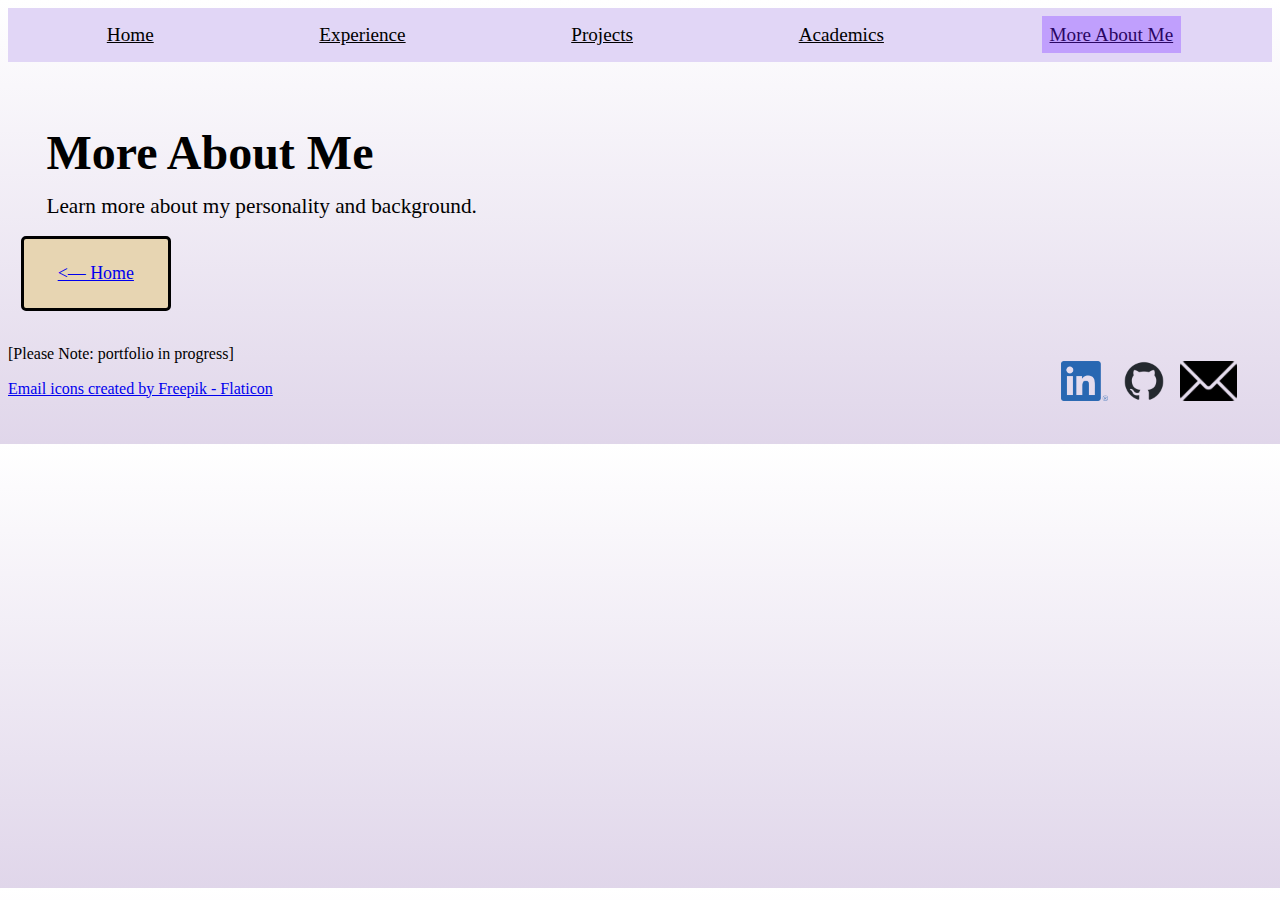
==== subpages/about-me.html @ 01355d9e "Add homepage container. Add content to Academics." ====
<!DOCTYPE html>
<html lang="en">
<head>
    <meta charset="UTF-8">
    <meta name="viewport" content="width=device-width, initial-scale=1.0">
    <link rel="stylesheet" href="../style.css">
    <title>More About Me</title>
</head>
<body>
    <nav>
        <ul>
            <li><a href="/">Home</a></li>
            <li><a href="/subpages/experience.html">Experience</a></li>
            <li><a href="/subpages/projects.html">Projects</a></li>
            <li><a href="/subpages/academics.html">Academics</a></li>
            <li><a class="active" href="/subpages/about-me.html">More About Me</a></li>
        </ul>
    </nav>

    <h2 class="header-margin">More About Me</h2>
    <h4 class="subheader-margin">Learn more about my personality and background.</h4>

    <a href="../index.html">
        <div class="home-box">
            <p class="fluid"><— Home</p>
        </div>
    </a>

    <footer>
        <div class="flex justify-sbt">
            <div>
                <p>[Please Note: portfolio in progress]</p>
                <a href="https://www.flaticon.com/free-icons/email" target="_blank" email icons">Email icons created by Freepik - Flaticon</a>
            </div>
            <div class="icon-container flex align-end margin-vp-small">
                <a href="https://www.linkedin.com/in/evan-hackstadt/" target="_blank">
                    <img class="icon" src="/images/linkedin.png" alt="LinkedIn icon">
                </a>
                <a href="https://github.com/evanhackstadt" target="_blank">
                    <img class="icon" src="/images/github.png" alt="GitHub icon">
                </a>
                <a href="mailto:evan.hackstadt@gmail.com" target="_blank">
                    <img class="icon" src="/images/email.png" alt="Mail icon">
                </a>
            </div>
        </div>
    </footer>
</body>
---- style.css ----
/* style.css */

/* || GENERAL STYLES */

/*
@font-face {
    font-family: 'Koh';
    src: url(/fonts/KohSantepheap-Regular.ttf);
    font-weight: 400;
}
@font-face {
    font-family: 'Koh';
    src: url(/fonts/KohSantepheap-Bold.ttf);
    font-weight: bold;
}
    */

:root {
    --bg-color: rgb(241, 236, 246);
    --bg-gradient: linear-gradient(rgb(255, 255, 255), rgb(224, 214, 234));
    --text-color: black;
    --white-accent: rgb(225, 214, 246);
    --light-accent: rgb(207, 185, 246);
    --mid-accent: rgb(192, 159, 253);
    --dark-accent: rgb(42, 6, 100);
    --complement-light: rgb(231, 213, 178);
    --complement-mid: rgb(223, 194, 136);
    --complement-dark: rgb(205, 158, 65);
}

* {
    box-sizing: border-box;
}

body {
    font-family: Georgia, 'Times New Roman', serif;
    color: var(--text-color);
    /* background-color: var(--bg-color); */
    background-image: var(--bg-gradient);
}

h1, h2, h3, h4 {
    line-height: 1.15em;
}

h1 {
    font-size: 4rem;
    font-weight: 600;
    margin: 0.25em 0;
}

h2 {
    font-size: 3rem;
    font-weight: 600;
}

h3 {
    font-size: 1.75rem;
    font-weight: 500;
}

h4 {
    font-size: 1.33rem;
    font-weight: 400;
    margin: 0.25em 0;
}

p {
    line-height: 1.15em;
}

img {
    max-width: 100%;
}


/* || UTILITY CLASSES */

.fluid {
    font-size: clamp(0.8em, 0.8em + 0.4vw, 1.2em);
}

.fluid-expand {
    font-size: clamp(1em, 1em + 0.7vw, 2em);
}

.margin-rem {
    margin: 4rem 2rem;
}

.margin-vp-small {
    margin: 3.5vh 1.5vw;
}

.margin-vp {
    margin: 7vh 3vw;
}

.margin-vp-large {
    margin: 11vh 5vw;
}

.flex {
    display: flex;
    flex-wrap: wrap;
}

.align-ctr {
    align-items: center;
}

.align-end {
    align-items: flex-end;
}

.justify-ctr {
    justify-content: center;
}

.justify-sbt {
    justify-content: space-between;
}

.justify-end {
    justify-content: end;
}

.flex-col {
    display: flex;
    flex-direction: column;
}

.text-ctr {
    text-align: center;
}

.spacing-2 {
    line-height: 2em;
}

.spacing-1-5 {
    line-height: 1.5em;
}


/* || SITEWIDE */

/* Nav Bar */
nav {
    background-color: var(--white-accent);
    margin: 0;
}

nav ul {
    list-style: none;
    margin: 0;
    padding: 0.5rem 1rem;
    display: flex;
    flex-wrap: wrap;
    align-items: center;
    justify-content: space-around;
}

nav li {
    margin: 0.5rem 1rem;
}

nav a {
    flex: 1;
    text-align: center;
    padding: 0.5rem;
    color: var(--text-color);
    font-size: 1.2rem;
}

nav a:hover {
    background-color: var(--light-accent);
}

nav a.active {
    background-color: var(--mid-accent);
    color: var(--dark-accent);
}

/* Standard Page Elements */

.header-margin {
    margin: 7vh 0 1.5vh 3vw;
}

.subheader-margin {
    margin-left: 3vw;
}

.icon {
    height: 40px;
    width: auto;
    margin-right: 1em;
}

.row-item {
    margin: 1rem 0;
    display: flex;
    align-items: flex-start;
}

.row-img {
    height: auto;
    width: 90px;
    border-radius: 10%;
    margin-right: 1.5rem;

}

/* || PAGE SPECIFIC */

/* Homepage */

.homepage-container {
    display: flex;
    flex-direction: column;
    min-height: 100vh;
    max-height: 133vh;
}

.headshot {
    height: auto;
    width: 250px;
    border-radius: 7%;
    margin: 0 2.5%;
}

.name {
    flex: 1.5;
    display: flex;
    align-items: end;
}

.phrase {
    flex: 1;
}

.flex-col .icon-container {
    flex: 1.25;
}

.auto-grid {
    display: grid;
    gap: 1vw;
    grid-template-columns: repeat(auto-fit, minmax(min(300px, 100%), 1fr));
}

.grid-box {
    height: 20vh;
    border-color: black;
    border-style: solid;
    border-radius: 5px;
    margin: 2vh 1vw;
    display: flex;
    align-items: center;
    justify-content: center;
}

.auto-grid a {
    color: var(--text-color);
    text-decoration-line: none;
}

/* Experience, Projects, Academics */

/* Breakpoint for dual column to wrap*/
@media only screen and (max-width: 1000px) {
    .dual-col-item {
        width: 100%;
    }
}

@media only screen and (min-width: 1000px) {
    .dual-col-item {
        width: 46%;
    }
}

.home-box {
    width: min(20vw, 150px);
    height: min(10vh, 75px);
    background-color: var(--complement-light);
    border-color: black;
    border-style: solid;
    border-radius: 5px;
    margin: 2vh 1vw;
    display: flex;
    align-items: center;
    justify-content: center;
}
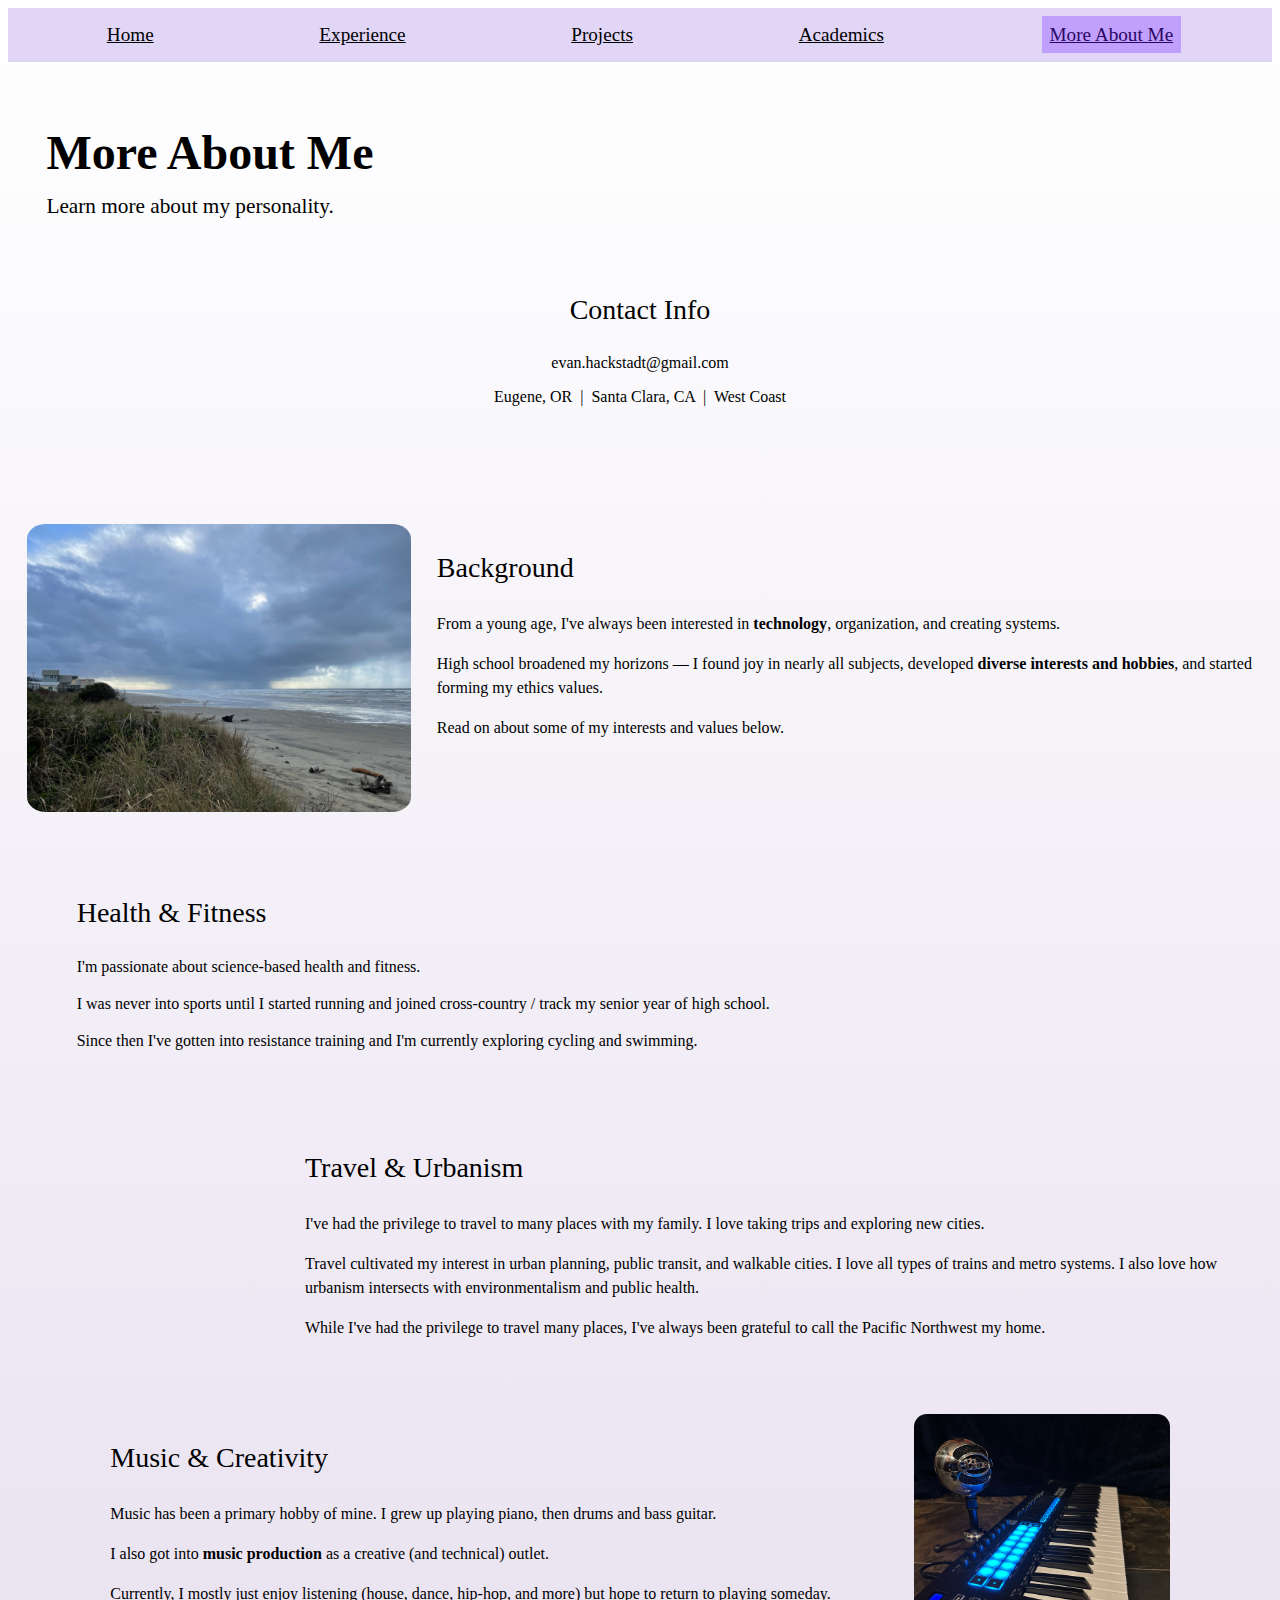
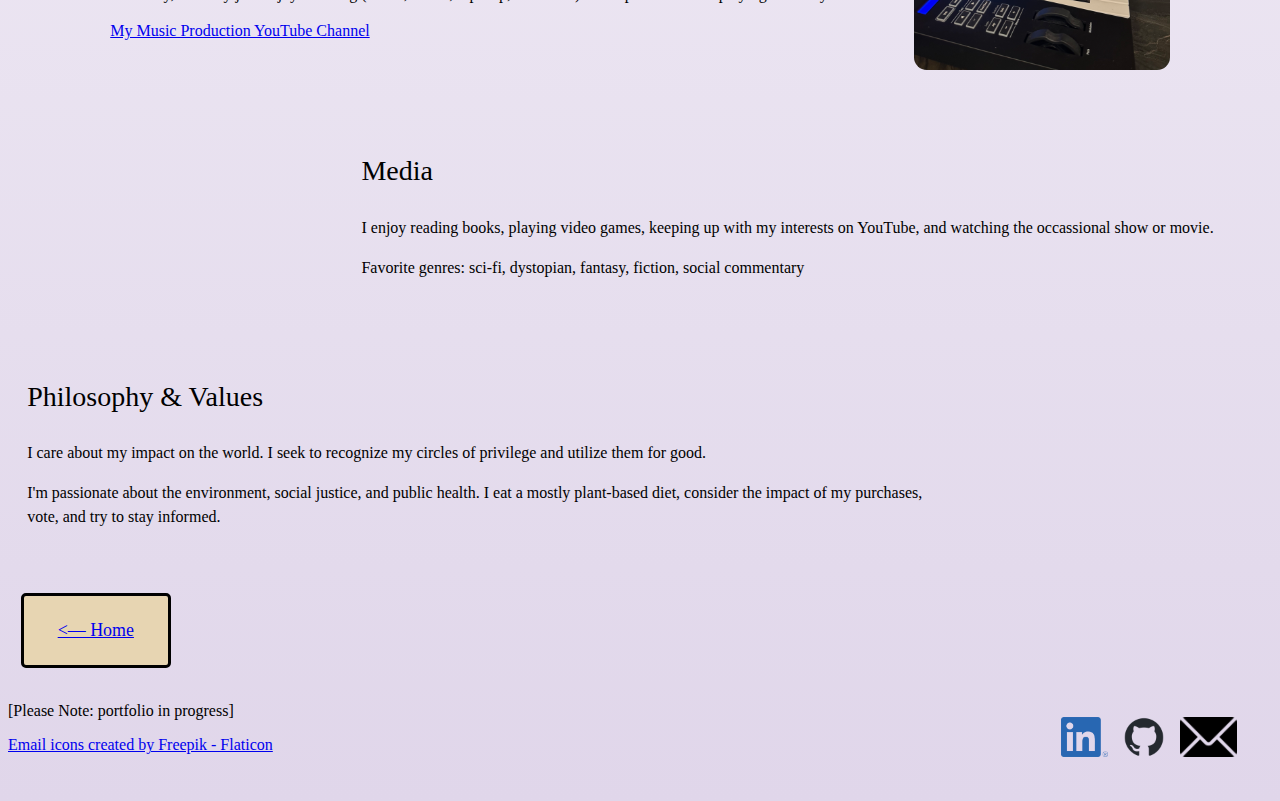
==== commit 6c97f26d: "Build out most of About Me page. Tweak other css styling and update subpages accordingly." ====
--- a/subpages/about-me.html
+++ b/subpages/about-me.html
@@ -18,7 +18,79 @@
     </nav>
 
     <h2 class="header-margin">More About Me</h2>
-    <h4 class="subheader-margin">Learn more about my personality and background.</h4>
+    <h4 class="left-margin">Learn more about my personality.</h4>
+
+    <div class="flex-col margin-vp-small gap-2">
+        <div class="row-item justify-ctr text-ctr">
+            <div>
+                <h3>Contact Info</h3>
+                <p>evan.hackstadt@gmail.com</p>
+                <p>Eugene, OR &nbsp|&nbsp Santa Clara, CA &nbsp|&nbsp West Coast</p>
+            </div>
+        </div>
+        <br>
+        <div class="row-item gap-2 justify-sar">
+            <img class="img-med" src="/images/or-coast.jpeg">
+            <div>
+                <h3>Background</h3>
+                <p class="spacing-1-5">From a young age, I've always been interested in <strong>technology</strong>, organization, and creating systems.</p>
+                <p class="spacing-1-5">High school broadened my horizons — I found joy in nearly all subjects,
+                    developed <strong>diverse interests and hobbies</strong>, and started forming my ethics values.</p>
+                <p class="spacing-1-5">Read on about some of my interests and values below.</p>
+            </div>
+        </div>
+        <div class="row-item justify-sev">
+            <div>
+                <h3>Health & Fitness</h3>
+                <p>I'm passionate about science-based health and fitness.</p>
+                <p class="spacing-1-5">I was never into sports until I started running and joined cross-country / track my senior year of high school.</p>
+                <p class=spacing-1-5">Since then I've gotten into resistance training and I'm currently exploring cycling and swimming.</p>
+            </div>
+            <img class="img-med" src="">
+        </div>
+        <div class="row-item justify-sev">
+            <img class="img-med" src="">
+            <div>
+                <h3>Travel & Urbanism</h3>
+                <p class="spacing-1-5">I've had the privilege to travel to many places with my family. I love taking trips and exploring new cities.</p>
+                <p class="spacing-1-5">Travel cultivated my interest in urban planning, public transit, and walkable cities.
+                    I love all types of trains and metro systems.
+                    I also love how urbanism intersects with environmentalism and public health.
+                </p>
+                <p class="spacing-1-5">While I've had the privilege to travel many places, I've always been grateful to call the Pacific Northwest my home.</p>
+            </div>
+        </div>
+        <div class="row-item justify-sev">
+            <div>
+                <h3>Music & Creativity</h3>
+                <p class="spacing-1-5">Music has been a primary hobby of mine. I grew up playing piano, then drums and bass guitar.</p>
+                <p class="spacing-1-5">I also got into <strong>music production</strong> as a creative (and technical) outlet.</p>
+                <p class="spacing-1-5">Currently, I mostly just enjoy listening (house, dance, hip-hop, and more) but hope to return to playing someday.</p>
+                <a href="https://www.youtube.com/@WAV.length" target="_blank">My Music Production YouTube Channel</a>
+            </div>
+            <img class="img-small" src="/images/launchkey.jpeg">
+        </div>
+        <div class="row-item justify-sev">
+            <img class="img-small" src="">
+            <div>
+                <h3>Media</h3>
+                <p class="spacing-1-5">I enjoy reading books, playing video games, keeping up with my interests on YouTube, and watching the occassional show or movie.</p>
+                <p class="spacing-1-5">Favorite genres: sci-fi, dystopian, fantasy, fiction, social commentary</p>
+            </div>
+        </div>
+        <div class="row-item justify-sev">
+            <div>
+                <h3>Philosophy & Values</h3>
+                <p class="spacing-1-5">I care about my impact on the world. I seek to recognize my circles of privilege and utilize them for good.</p>
+                <p class="spacing-1-5">
+                    I'm passionate about the environment, social justice, and public health.
+                    I eat a mostly plant-based diet, consider the impact of my purchases, vote, and try to stay informed.
+                </p>
+                <p class="spacing-1-5"></p>
+            </div>
+            <img class="img-med" src="">
+        </div>
+    </div>
 
     <a href="../index.html">
         <div class="home-box">
--- a/style.css
+++ b/style.css
@@ -121,6 +121,14 @@
     justify-content: space-between;
 }
 
+.justify-sar {
+    justify-content: space-around;
+}
+
+.justify-sev {
+    justify-content: space-evenly;
+}
+
 .justify-end {
     justify-content: end;
 }
@@ -128,6 +136,10 @@
 .flex-col {
     display: flex;
     flex-direction: column;
+}
+
+.gap-2 {
+    gap: 2vw;
 }
 
 .text-ctr {
@@ -188,7 +200,7 @@
     margin: 7vh 0 1.5vh 3vw;
 }
 
-.subheader-margin {
+.left-margin {
     margin-left: 3vw;
 }
 
@@ -204,12 +216,11 @@
     align-items: flex-start;
 }
 
-.row-img {
+.row-icon {
     height: auto;
     width: 90px;
     border-radius: 10%;
     margin-right: 1.5rem;
-
 }
 
 /* || PAGE SPECIFIC */
@@ -294,5 +305,20 @@
     justify-content: center;
 }
 
-
-
+/* More About Me */
+
+.img-med {
+    height: auto;
+    width: clamp(100px, 30vw, 500px);
+    border-radius: 5%;
+    align-self: center;
+}
+
+.img-small {
+    height: auto;
+    width: clamp(50px, 20vw, 300px);
+    border-radius: 5%;
+    align-self: center;
+}
+
+
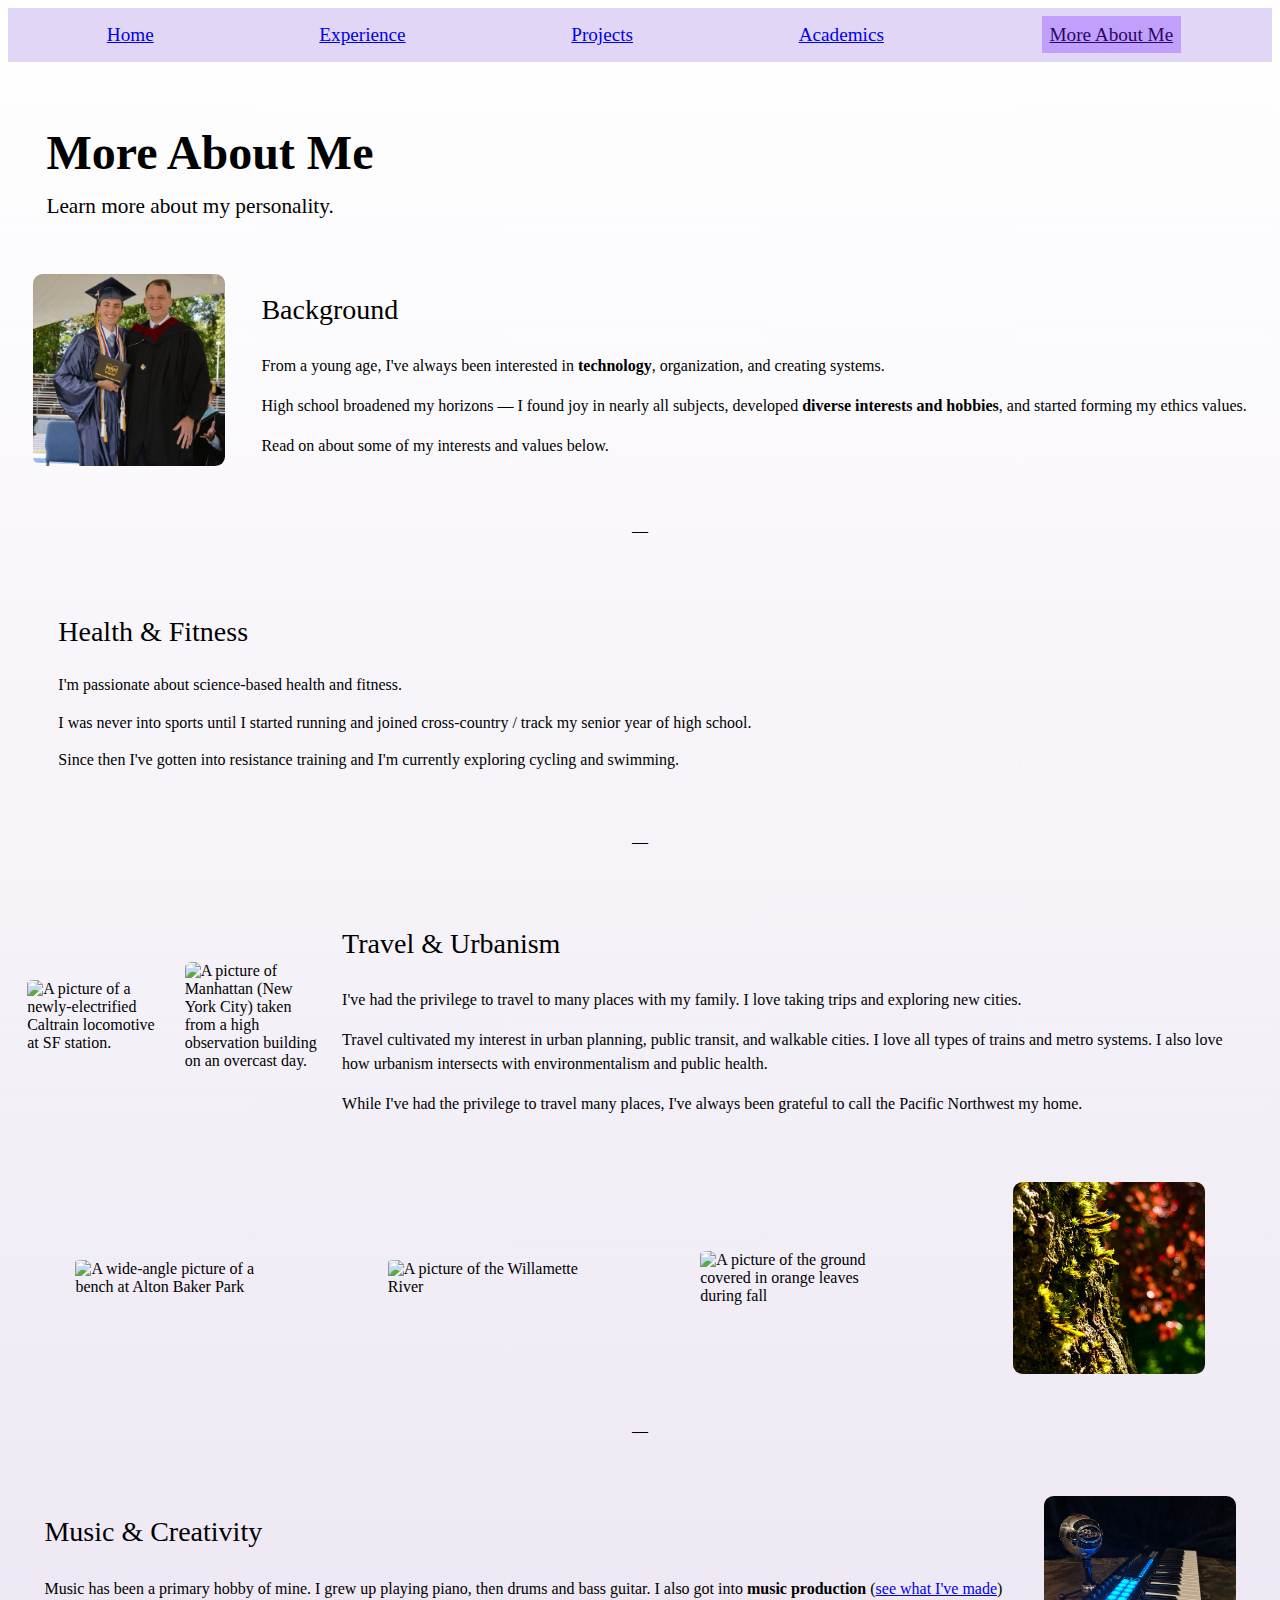
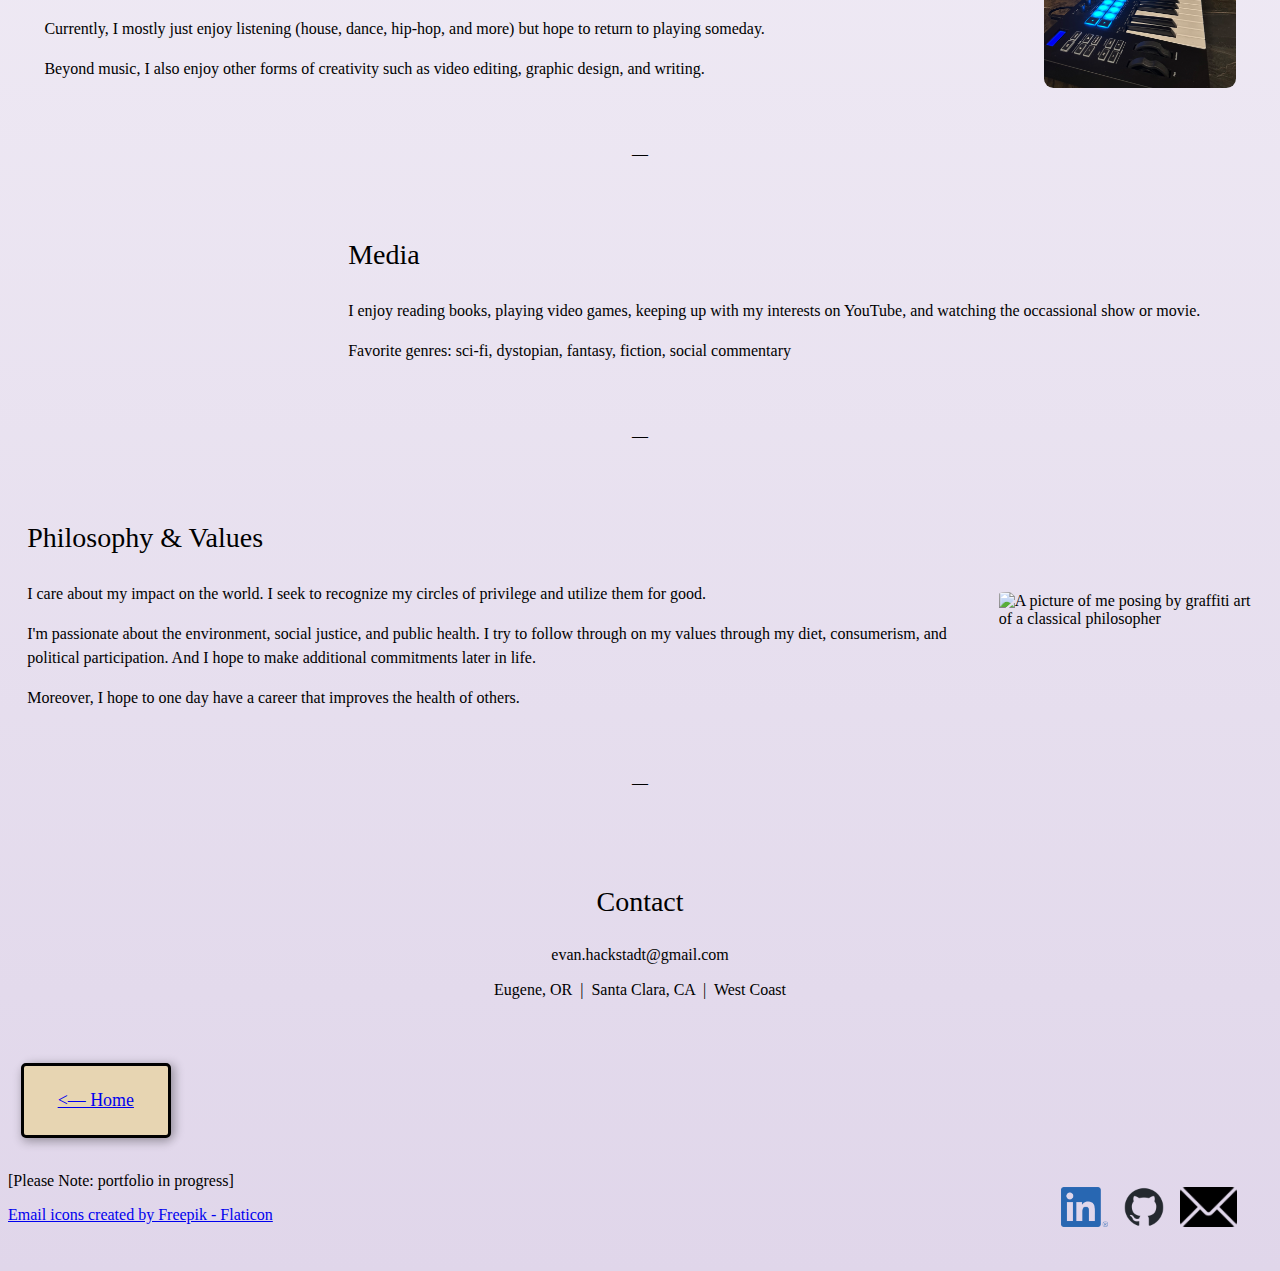
==== commit 9bfca0d9: "Add images to About Me; Add essay files; Reformat Academics; Tweak link and other styles" ====
--- a/subpages/about-me.html
+++ b/subpages/about-me.html
@@ -20,17 +20,9 @@
     <h2 class="header-margin">More About Me</h2>
     <h4 class="left-margin">Learn more about my personality.</h4>
 
-    <div class="flex-col margin-vp-small gap-2">
-        <div class="row-item justify-ctr text-ctr">
-            <div>
-                <h3>Contact Info</h3>
-                <p>evan.hackstadt@gmail.com</p>
-                <p>Eugene, OR &nbsp|&nbsp Santa Clara, CA &nbsp|&nbsp West Coast</p>
-            </div>
-        </div>
-        <br>
-        <div class="row-item gap-2 justify-sar">
-            <img class="img-med" src="/images/or-coast.jpeg">
+    <div class="flex-col margin-vp-small">
+        <div class="row-item justify-sar gap-2">
+            <img class="img-small" src="/images/marist-grad.jpg" alt="A picture of me at my high school graduation">
             <div>
                 <h3>Background</h3>
                 <p class="spacing-1-5">From a young age, I've always been interested in <strong>technology</strong>, organization, and creating systems.</p>
@@ -39,7 +31,10 @@
                 <p class="spacing-1-5">Read on about some of my interests and values below.</p>
             </div>
         </div>
-        <div class="row-item justify-sev">
+        <div class="row-item justify-ctr">
+            <p>—</p>
+        </div>
+        <div class="row-item justify-sar gap-2">
             <div>
                 <h3>Health & Fitness</h3>
                 <p>I'm passionate about science-based health and fitness.</p>
@@ -48,8 +43,12 @@
             </div>
             <img class="img-med" src="">
         </div>
-        <div class="row-item justify-sev">
-            <img class="img-med" src="">
+        <div class="row-item justify-ctr">
+            <p>—</p>
+        </div>
+        <div class="row-item justify-sar gap-2">
+            <img class="img-small" src="/images/caltrain.jpg" alt="A picture of a newly-electrified Caltrain locomotive at SF station.">
+            <img class="img-small" src="/images/nyc.jpg" alt="A picture of Manhattan (New York City) taken from a high observation building on an overcast day.">
             <div>
                 <h3>Travel & Urbanism</h3>
                 <p class="spacing-1-5">I've had the privilege to travel to many places with my family. I love taking trips and exploring new cities.</p>
@@ -60,17 +59,31 @@
                 <p class="spacing-1-5">While I've had the privilege to travel many places, I've always been grateful to call the Pacific Northwest my home.</p>
             </div>
         </div>
-        <div class="row-item justify-sev">
+        <br>
+        <div class="row-item justify-sar">
+            <img class="img-small" src="/images/altonbaker1.jpg" alt="A wide-angle picture of a bench at Alton Baker Park">
+            <img class="img-small" src="/images/eug-river.jpg" alt="A picture of the Willamette River">
+            <img class="img-small" src="/images/eug-fall.jpg" alt="A picture of the ground covered in orange leaves during fall">
+            <img class="img-small" src="/images/altonbaker2.jpg" alt="A close-up picture of a mossy tree, with a red-leafed tree in the background">
+        </div>
+        <div class="row-item justify-ctr">
+            <p>—</p>
+        </div>
+        <div class="row-item justify-sev gap-2">
             <div>
                 <h3>Music & Creativity</h3>
-                <p class="spacing-1-5">Music has been a primary hobby of mine. I grew up playing piano, then drums and bass guitar.</p>
-                <p class="spacing-1-5">I also got into <strong>music production</strong> as a creative (and technical) outlet.</p>
+                <p class="spacing-1-5">
+                    Music has been a primary hobby of mine. I grew up playing piano, then drums and bass guitar.
+                    I also got into <strong>music production</strong> (<a href="https://www.youtube.com/@WAV.length" target="_blank">see what I've made</a>)</p>
                 <p class="spacing-1-5">Currently, I mostly just enjoy listening (house, dance, hip-hop, and more) but hope to return to playing someday.</p>
-                <a href="https://www.youtube.com/@WAV.length" target="_blank">My Music Production YouTube Channel</a>
+                <p class="spacing-1-5">Beyond music, I also enjoy other forms of creativity such as video editing, graphic design, and writing.</p>
             </div>
             <img class="img-small" src="/images/launchkey.jpeg">
         </div>
-        <div class="row-item justify-sev">
+        <div class="row-item justify-ctr">
+            <p>—</p>
+        </div>
+        <div class="row-item justify-sev gap-2">
             <img class="img-small" src="">
             <div>
                 <h3>Media</h3>
@@ -78,17 +91,32 @@
                 <p class="spacing-1-5">Favorite genres: sci-fi, dystopian, fantasy, fiction, social commentary</p>
             </div>
         </div>
-        <div class="row-item justify-sev">
+        <div class="row-item justify-ctr">
+            <p>—</p>
+        </div>
+        <div class="row-item justify-sev gap-2">
             <div>
                 <h3>Philosophy & Values</h3>
                 <p class="spacing-1-5">I care about my impact on the world. I seek to recognize my circles of privilege and utilize them for good.</p>
                 <p class="spacing-1-5">
                     I'm passionate about the environment, social justice, and public health.
-                    I eat a mostly plant-based diet, consider the impact of my purchases, vote, and try to stay informed.
+                    I try to follow through on my values through my diet, consumerism, and political participation.
+                    And I hope to make additional commitments later in life.
                 </p>
-                <p class="spacing-1-5"></p>
+                <p class="spacing-1-5">Moreover, I hope to one day have a career that improves the health of others.</p>
             </div>
-            <img class="img-med" src="">
+            <img class="img-med" src="/images/thinker.jpeg" alt="A picture of me posing by graffiti art of a classical philosopher">
+        </div>
+        <div class="row-item justify-ctr">
+            <p>—</p>
+        </div>
+        <br>
+        <div class="row-item justify-ctr text-ctr">
+            <div>
+                <h3>Contact</h3>
+                <p>evan.hackstadt@gmail.com</p>
+                <p>Eugene, OR &nbsp|&nbsp Santa Clara, CA &nbsp|&nbsp West Coast</p>
+            </div>
         </div>
     </div>
 
--- a/style.css
+++ b/style.css
@@ -18,9 +18,10 @@
 :root {
     --bg-color: rgb(241, 236, 246);
     --bg-gradient: linear-gradient(rgb(255, 255, 255), rgb(224, 214, 234));
+    --white-gradient: linear-gradient(var(--bg-color), var(--white-accent));
     --text-color: black;
     --white-accent: rgb(225, 214, 246);
-    --light-accent: rgb(207, 185, 246);
+    --light-accent: rgb(216, 200, 246);
     --mid-accent: rgb(192, 159, 253);
     --dark-accent: rgb(42, 6, 100);
     --complement-light: rgb(231, 213, 178);
@@ -84,6 +85,22 @@
     font-size: clamp(1em, 1em + 0.7vw, 2em);
 }
 
+.text-ctr {
+    text-align: center;
+}
+
+.spacing-1-3 {
+    line-height: 1.3em;
+}
+
+.spacing-1-5 {
+    line-height: 1.5em;
+}
+
+.spacing-2 {
+    line-height: 2em;
+}
+
 .margin-rem {
     margin: 4rem 2rem;
 }
@@ -100,6 +117,8 @@
     margin: 11vh 5vw;
 }
 
+    /* Flex Classes */
+
 .flex {
     display: flex;
     flex-wrap: wrap;
@@ -142,20 +161,8 @@
     gap: 2vw;
 }
 
-.text-ctr {
-    text-align: center;
-}
-
-.spacing-2 {
-    line-height: 2em;
-}
-
-.spacing-1-5 {
-    line-height: 1.5em;
-}
-
-
-/* || SITEWIDE */
+
+/* || SITEWIDE ELEMENTS */
 
 /* Nav Bar */
 nav {
@@ -181,7 +188,6 @@
     flex: 1;
     text-align: center;
     padding: 0.5rem;
-    color: var(--text-color);
     font-size: 1.2rem;
 }
 
@@ -194,7 +200,18 @@
     color: var(--dark-accent);
 }
 
-/* Standard Page Elements */
+.default-color-link a {
+    color: var(--text-color);
+}
+
+    /* Standard Page Elements */
+
+.page-container {
+    display: flex;
+    flex-direction: column;
+    min-height: 100vh;
+    /* max-height: 133vh; */
+}
 
 .header-margin {
     margin: 7vh 0 1.5vh 3vw;
@@ -212,6 +229,7 @@
 
 .row-item {
     margin: 1rem 0;
+    gap: 1.5rem;
     display: flex;
     align-items: flex-start;
 }
@@ -220,19 +238,11 @@
     height: auto;
     width: 90px;
     border-radius: 10%;
-    margin-right: 1.5rem;
 }
 
 /* || PAGE SPECIFIC */
 
-/* Homepage */
-
-.homepage-container {
-    display: flex;
-    flex-direction: column;
-    min-height: 100vh;
-    max-height: 133vh;
-}
+    /* Homepage */
 
 .headshot {
     height: auto;
@@ -257,29 +267,35 @@
 
 .auto-grid {
     display: grid;
-    gap: 1vw;
-    grid-template-columns: repeat(auto-fit, minmax(min(300px, 100%), 1fr));
+    gap: 0.5vw;
+    grid-template-columns: repeat(auto-fit, minmax(min(250px, 100%), 1fr));
+}
+
+.auto-grid a {
+    text-decoration-line: none;
 }
 
 .grid-box {
     height: 20vh;
+    background-image: var(--white-gradient);
     border-color: black;
     border-style: solid;
     border-radius: 5px;
+    box-shadow: 0 5px 10px rgba(0, 0, 0, 0.2), 5px 0 10px rgba(0, 0, 0, 0.2);
     margin: 2vh 1vw;
     display: flex;
     align-items: center;
     justify-content: center;
 }
 
-.auto-grid a {
-    color: var(--text-color);
-    text-decoration-line: none;
-}
-
-/* Experience, Projects, Academics */
-
-/* Breakpoint for dual column to wrap*/
+.grid-box p {
+    position: absolute;
+    background-color: rgba(255, 255, 255, 0.9);
+    padding: 0.3em;
+}
+
+    /* Experience, Projects, Academics */
+
 @media only screen and (max-width: 1000px) {
     .dual-col-item {
         width: 100%;
@@ -299,26 +315,32 @@
     border-color: black;
     border-style: solid;
     border-radius: 5px;
+    box-shadow: 0 5px 10px rgba(0, 0, 0, 0.2), 5px 0 10px rgba(0, 0, 0, 0.2);
     margin: 2vh 1vw;
     display: flex;
     align-items: center;
     justify-content: center;
 }
 
-/* More About Me */
-
-.img-med {
-    height: auto;
-    width: clamp(100px, 30vw, 500px);
+    /* More About Me */
+
+.img-small {
+    height: auto;
+    width: clamp(100px, 15vw, 300px);
     border-radius: 5%;
     align-self: center;
 }
 
-.img-small {
-    height: auto;
-    width: clamp(50px, 20vw, 300px);
+.img-med {
+    height: auto;
+    width: clamp(150px, 30vw, 500px);
     border-radius: 5%;
     align-self: center;
 }
 
-
+.img-large {
+    height: auto;
+    width: clamp(250px, 40vw, 750px);
+    border-radius: 5%;
+    align-self: center;
+}
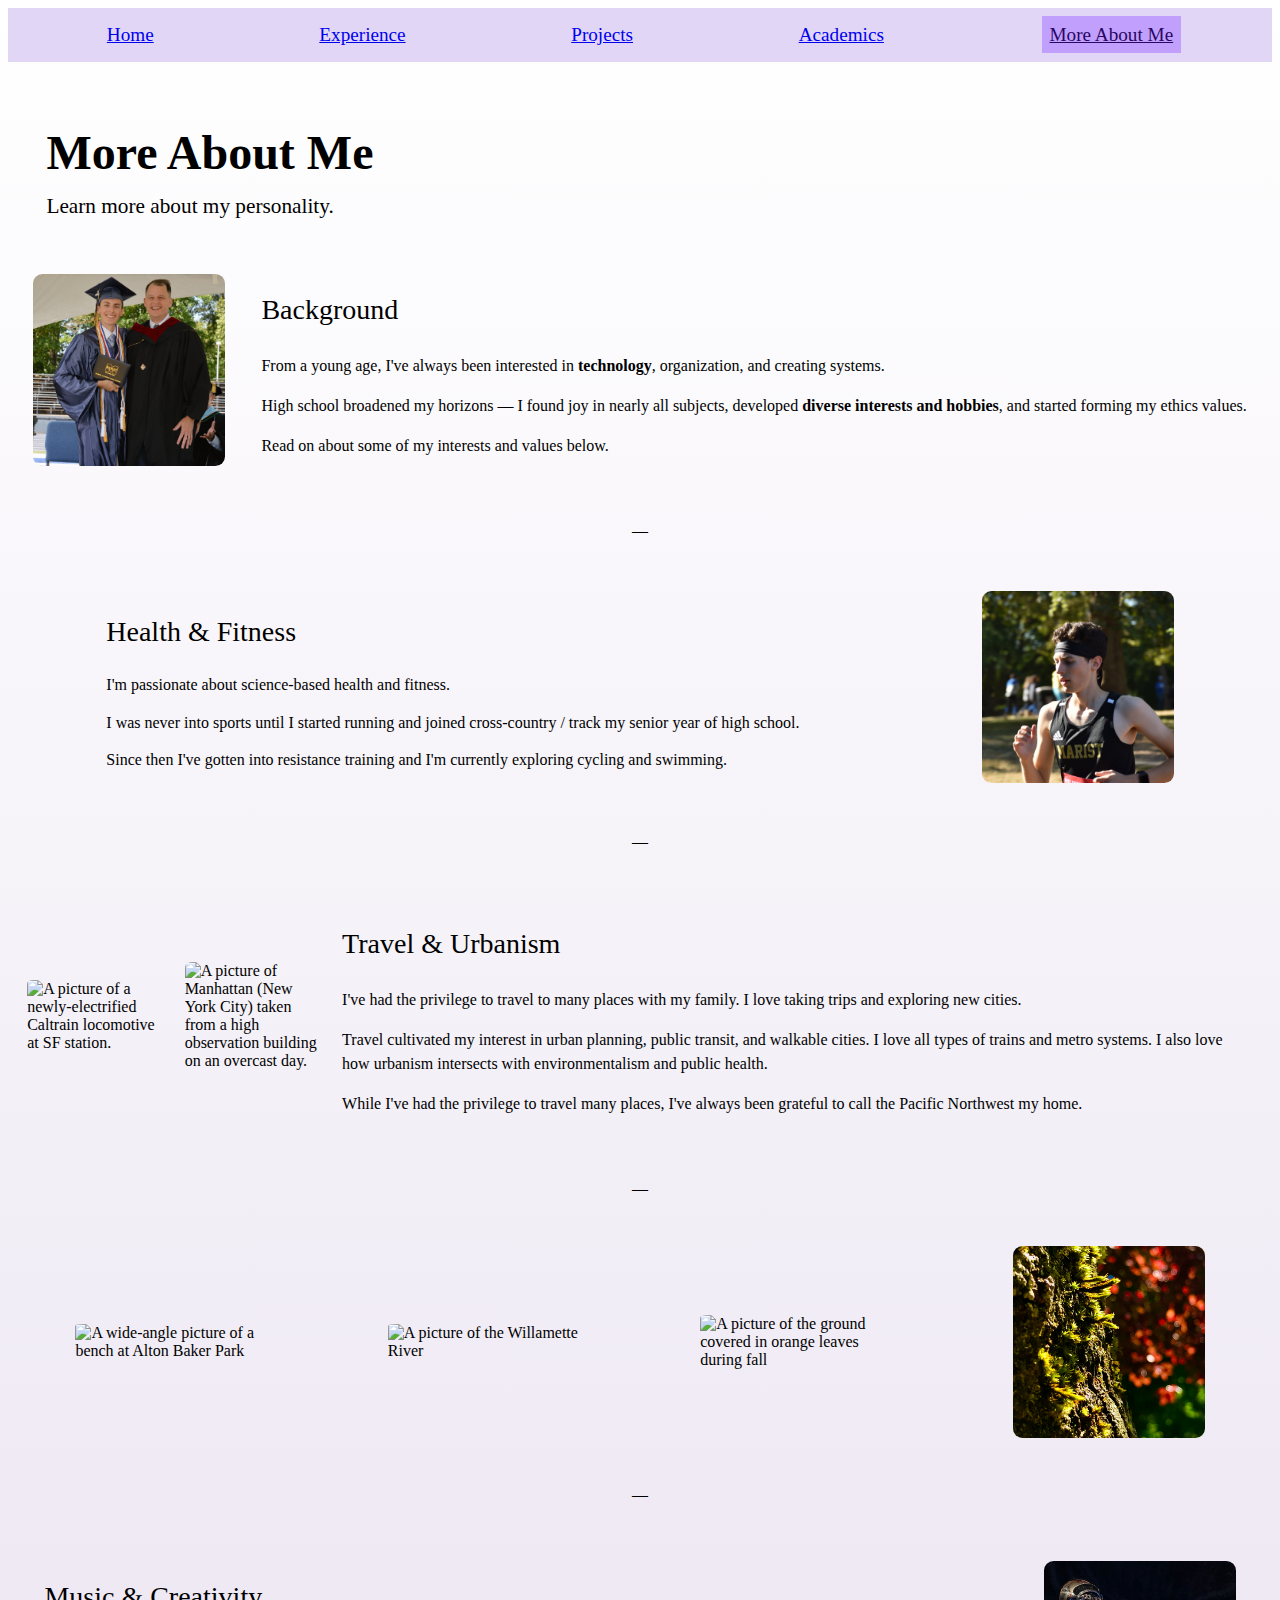
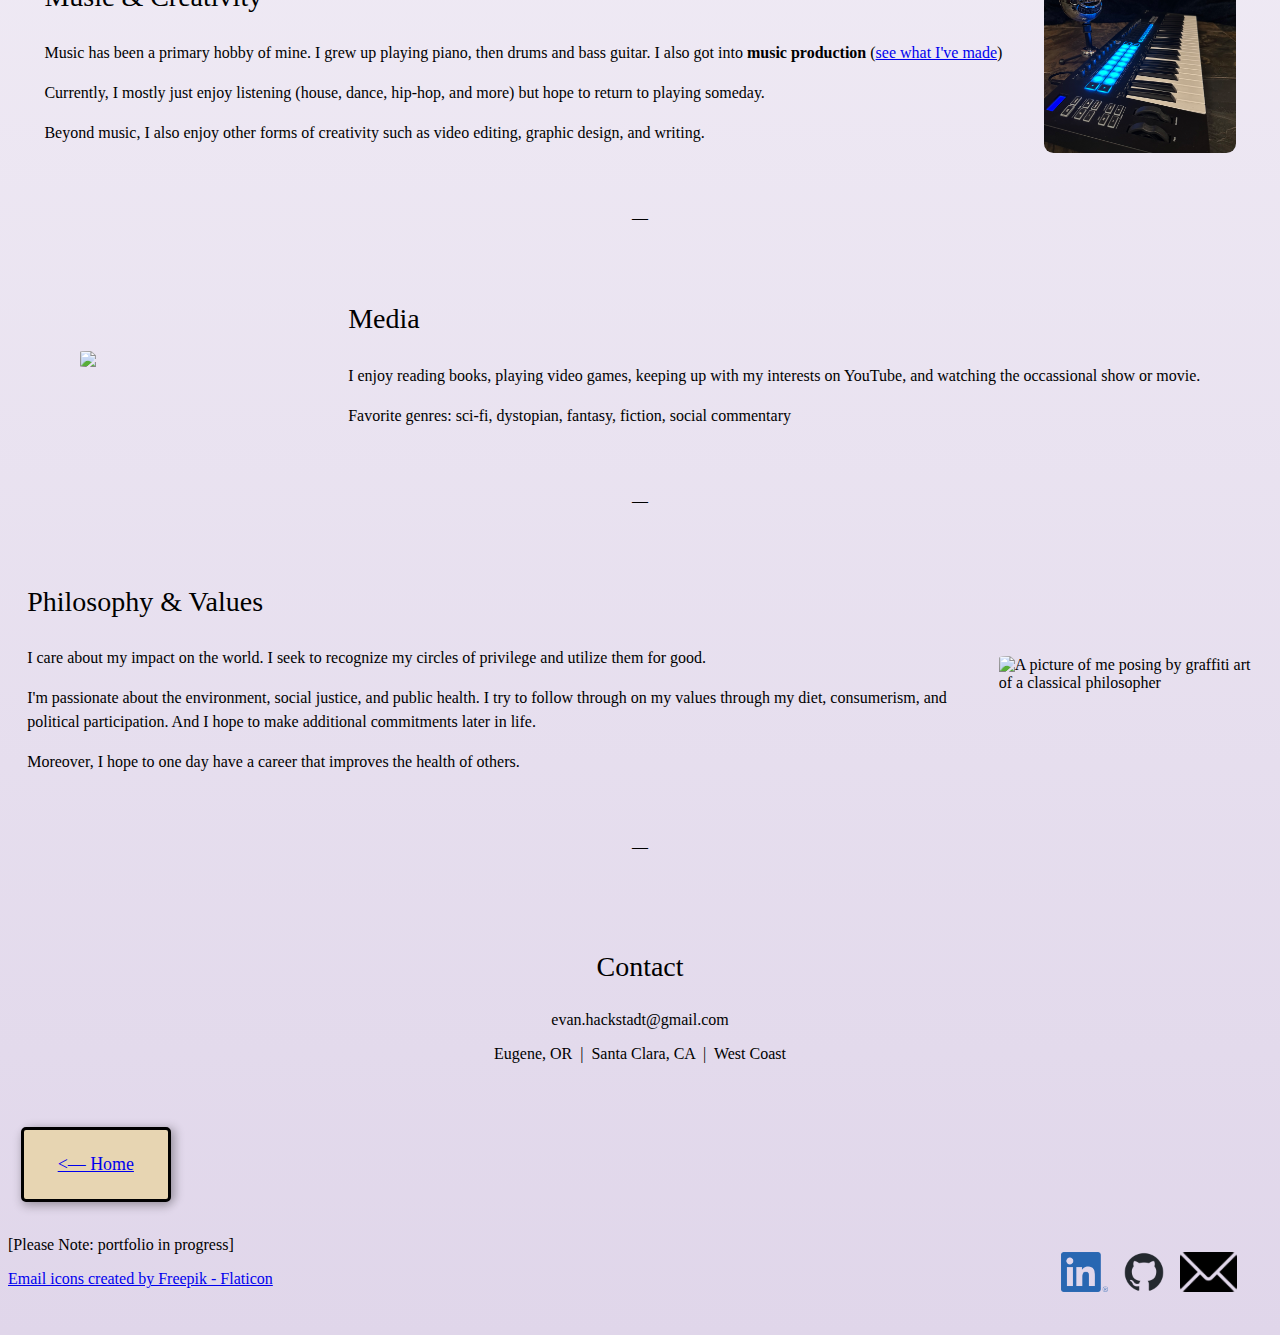
==== commit 1f8aa6a1: "Add final photos to About Me page" ====
--- a/subpages/about-me.html
+++ b/subpages/about-me.html
@@ -41,7 +41,7 @@
                 <p class="spacing-1-5">I was never into sports until I started running and joined cross-country / track my senior year of high school.</p>
                 <p class=spacing-1-5">Since then I've gotten into resistance training and I'm currently exploring cycling and swimming.</p>
             </div>
-            <img class="img-med" src="">
+            <img class="img-small" src="/images/run1.jpg">
         </div>
         <div class="row-item justify-ctr">
             <p>—</p>
@@ -59,7 +59,9 @@
                 <p class="spacing-1-5">While I've had the privilege to travel many places, I've always been grateful to call the Pacific Northwest my home.</p>
             </div>
         </div>
-        <br>
+        <div class="row-item justify-ctr">
+            <p>—</p>
+        </div>
         <div class="row-item justify-sar">
             <img class="img-small" src="/images/altonbaker1.jpg" alt="A wide-angle picture of a bench at Alton Baker Park">
             <img class="img-small" src="/images/eug-river.jpg" alt="A picture of the Willamette River">
@@ -84,7 +86,8 @@
             <p>—</p>
         </div>
         <div class="row-item justify-sev gap-2">
-            <img class="img-small" src="">
+            <!-- <img class="img-small" src="/images/books1.jpg"> -->
+            <img class="img-small" src="/images/books2.jpg">
             <div>
                 <h3>Media</h3>
                 <p class="spacing-1-5">I enjoy reading books, playing video games, keeping up with my interests on YouTube, and watching the occassional show or movie.</p>
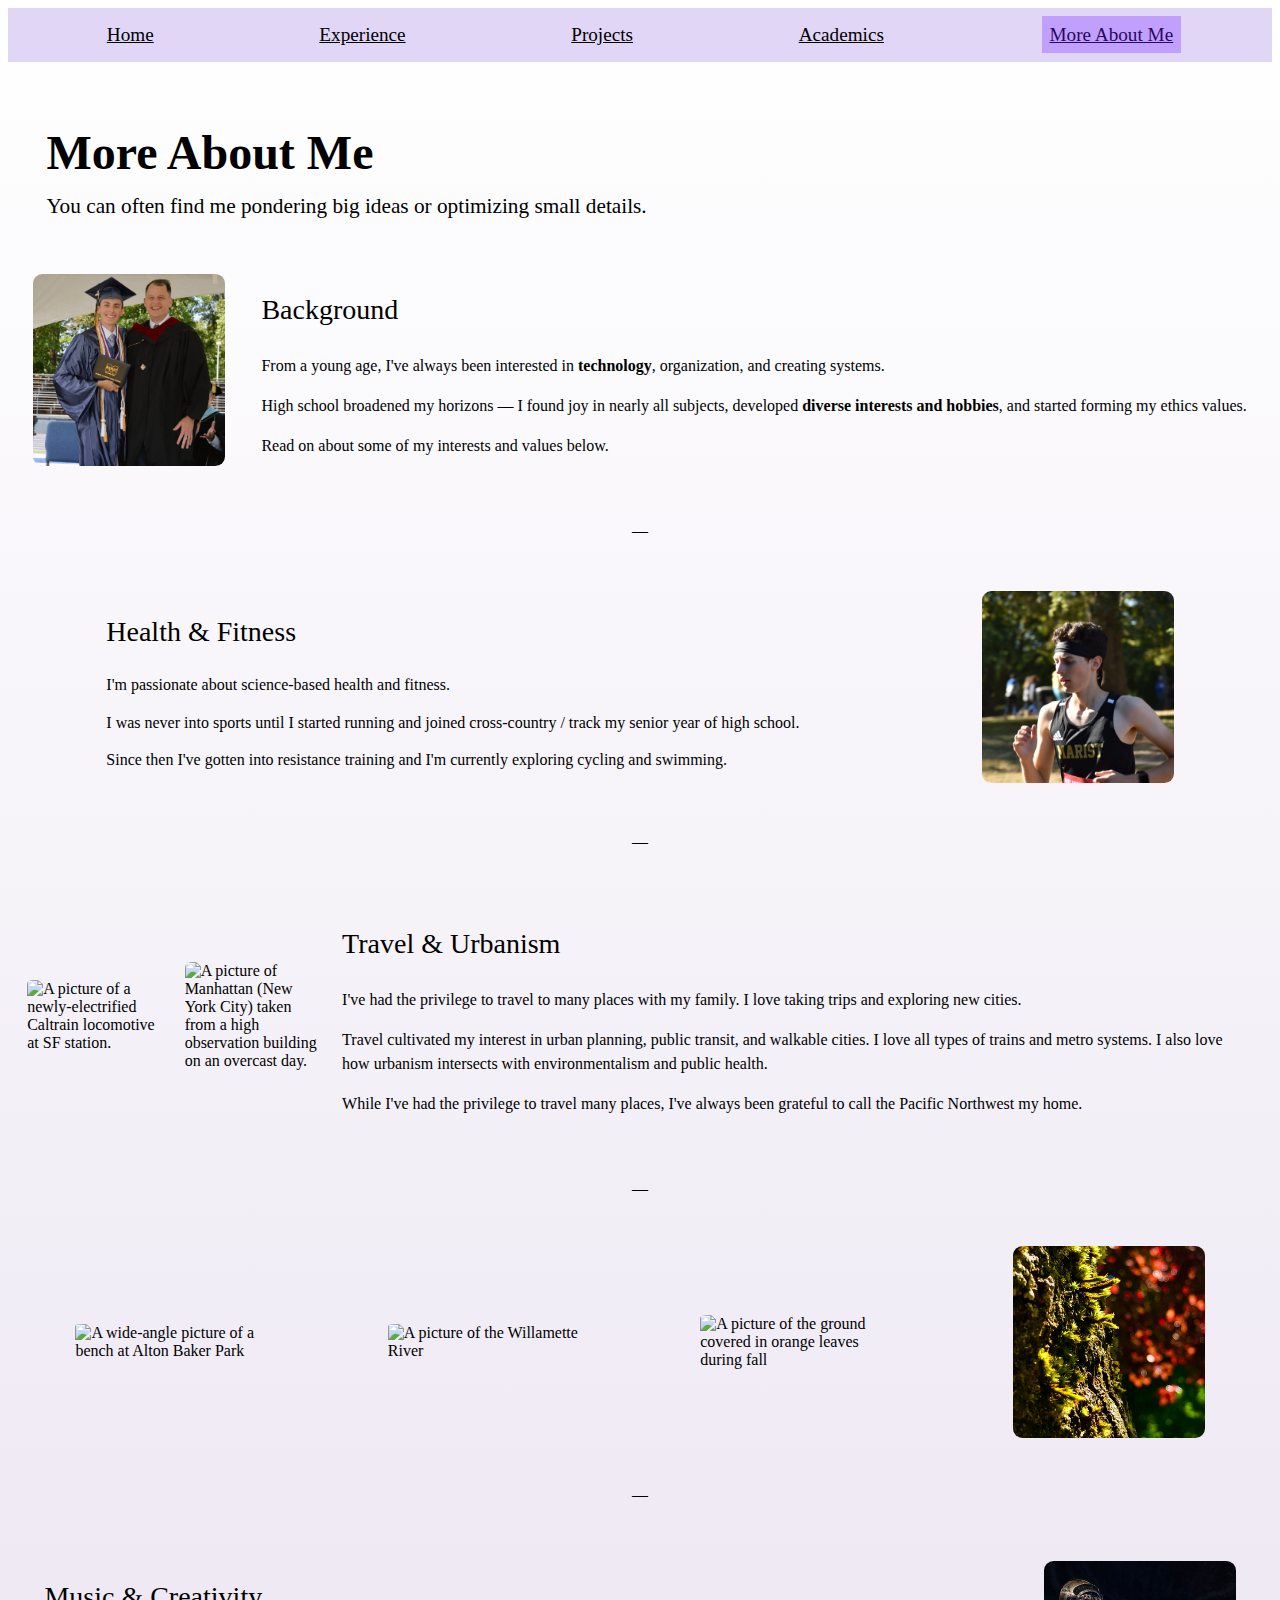
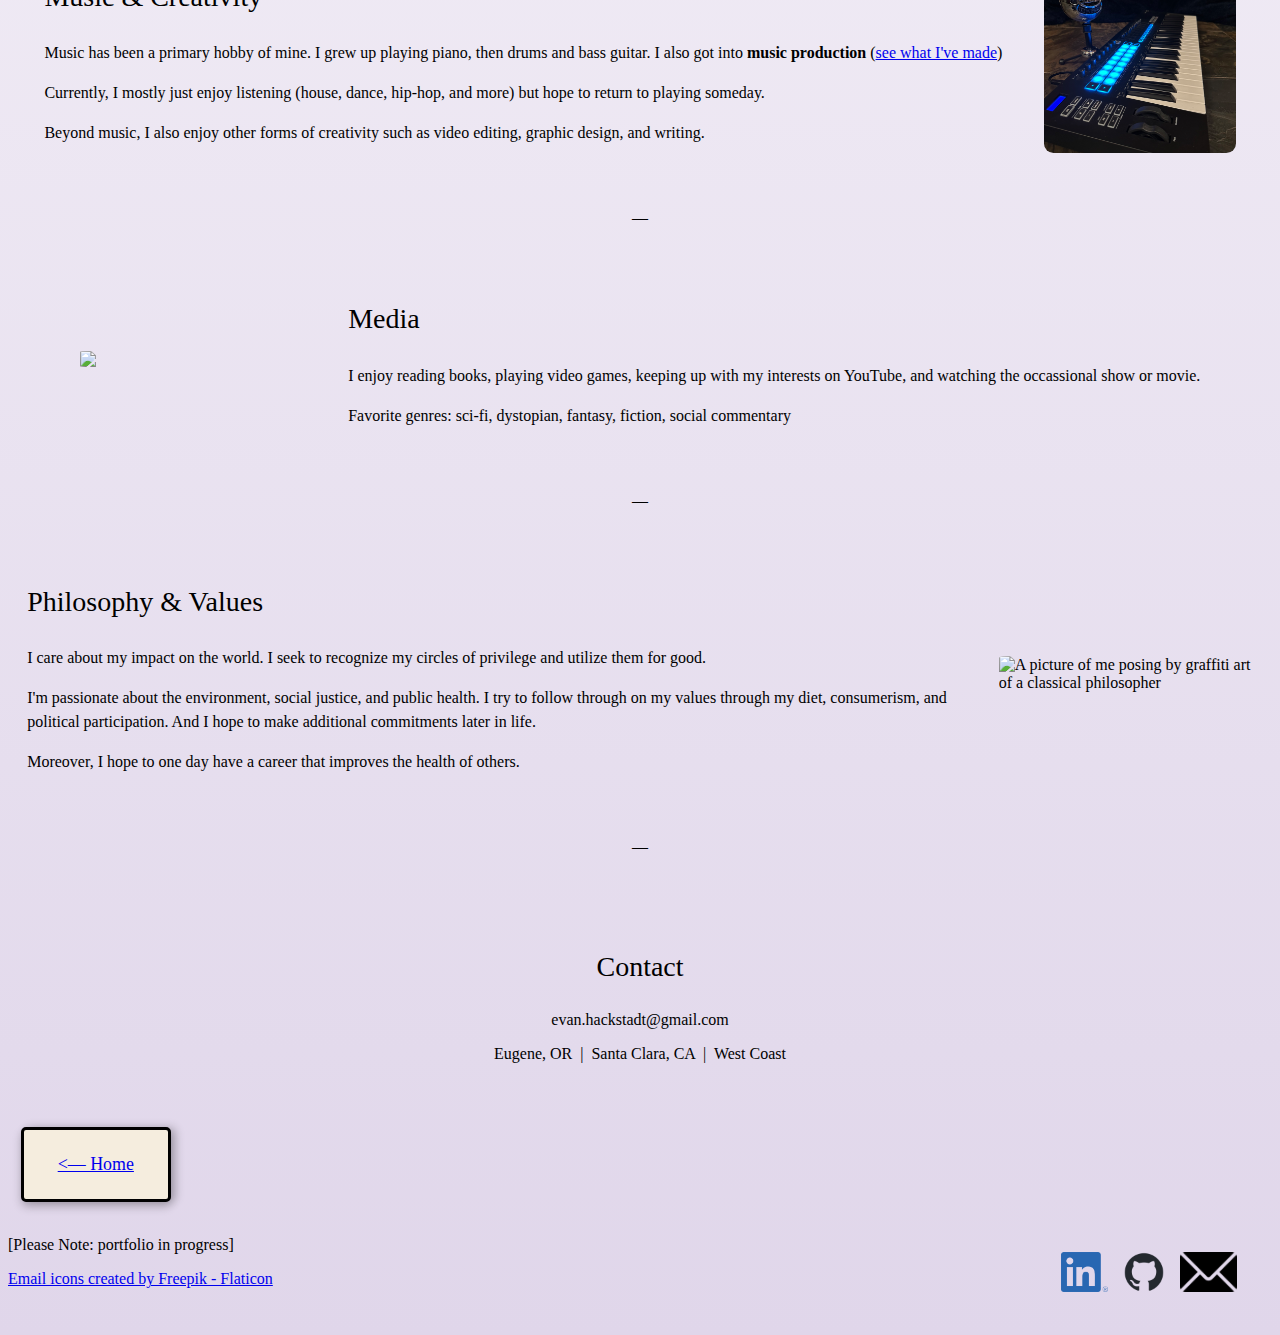
==== commit 55e586ad: "Add skills to homepage; refine homepage styling" ====
--- a/subpages/about-me.html
+++ b/subpages/about-me.html
@@ -7,7 +7,7 @@
     <title>More About Me</title>
 </head>
 <body>
-    <nav>
+    <nav class="default-color-link">
         <ul>
             <li><a href="/">Home</a></li>
             <li><a href="/subpages/experience.html">Experience</a></li>
@@ -18,7 +18,7 @@
     </nav>
 
     <h2 class="header-margin">More About Me</h2>
-    <h4 class="left-margin">Learn more about my personality.</h4>
+    <h4 class="left-margin">You can often find me pondering big ideas or optimizing small details.</h4>
 
     <div class="flex-col margin-vp-small">
         <div class="row-item justify-sar gap-2">
--- a/style.css
+++ b/style.css
@@ -24,7 +24,8 @@
     --light-accent: rgb(216, 200, 246);
     --mid-accent: rgb(192, 159, 253);
     --dark-accent: rgb(42, 6, 100);
-    --complement-light: rgb(231, 213, 178);
+    --complement-white: rgb(248, 243, 235);
+    --complement-light: rgb(245, 237, 222);
     --complement-mid: rgb(223, 194, 136);
     --complement-dark: rgb(205, 158, 65);
 }
@@ -36,7 +37,6 @@
 body {
     font-family: Georgia, 'Times New Roman', serif;
     color: var(--text-color);
-    /* background-color: var(--bg-color); */
     background-image: var(--bg-gradient);
 }
 
@@ -189,15 +189,15 @@
     text-align: center;
     padding: 0.5rem;
     font-size: 1.2rem;
-}
-
-nav a:hover {
-    background-color: var(--light-accent);
-}
-
-nav a.active {
-    background-color: var(--mid-accent);
-    color: var(--dark-accent);
+
+    &:hover {
+        background-color: var(--light-accent);
+    }
+
+    &.active {
+        background-color: var(--mid-accent);
+        color: var(--dark-accent);
+    }
 }
 
 .default-color-link a {
@@ -210,7 +210,6 @@
     display: flex;
     flex-direction: column;
     min-height: 100vh;
-    /* max-height: 133vh; */
 }
 
 .header-margin {
@@ -254,6 +253,7 @@
 .name {
     flex: 1.5;
     display: flex;
+    text-align: center;
     align-items: end;
 }
 
@@ -263,6 +263,13 @@
 
 .flex-col .icon-container {
     flex: 1.25;
+}
+
+.bubble-item {
+    background-color: var(--complement-white);
+    padding: 0.5em;
+    border: solid 2px black;
+    border-radius: 1.5em;
 }
 
 .auto-grid {
@@ -276,7 +283,7 @@
 }
 
 .grid-box {
-    height: 20vh;
+    height: clamp(80px, 15vh, 200px);
     background-image: var(--white-gradient);
     border-color: black;
     border-style: solid;
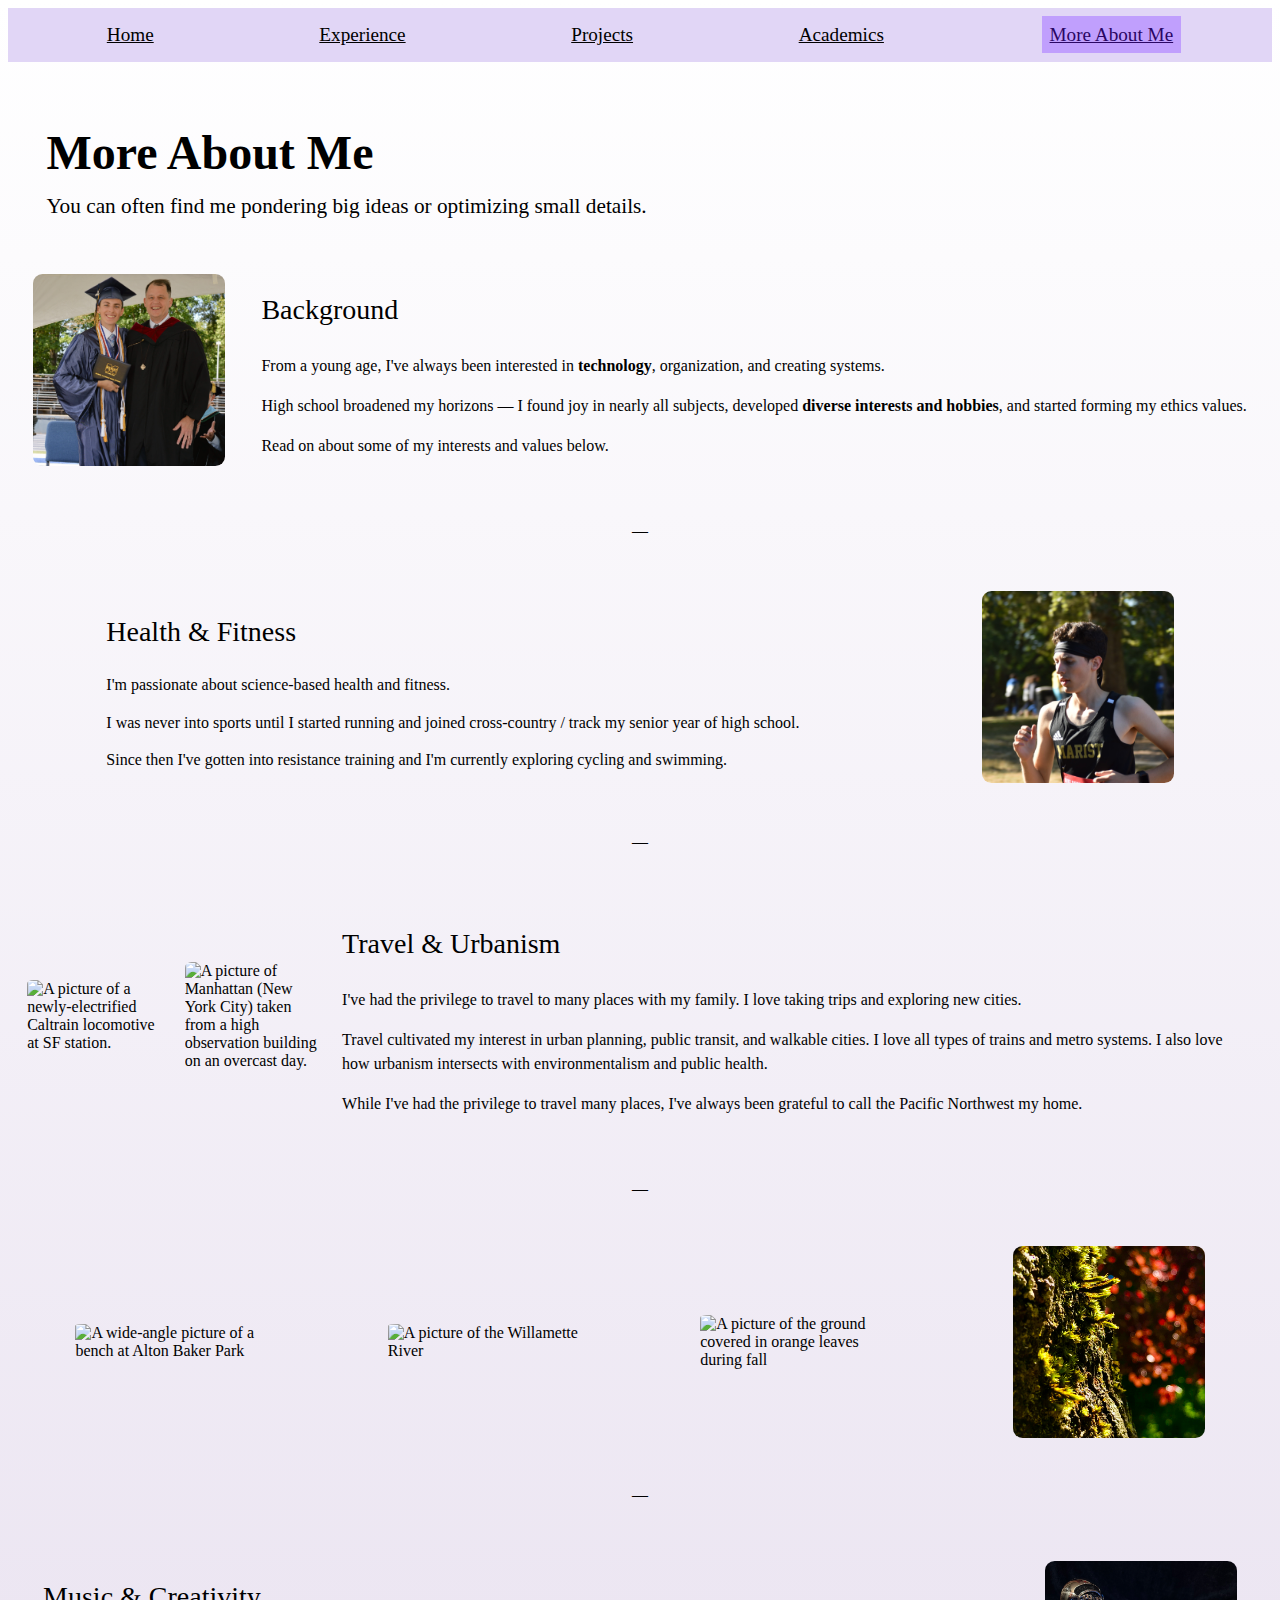
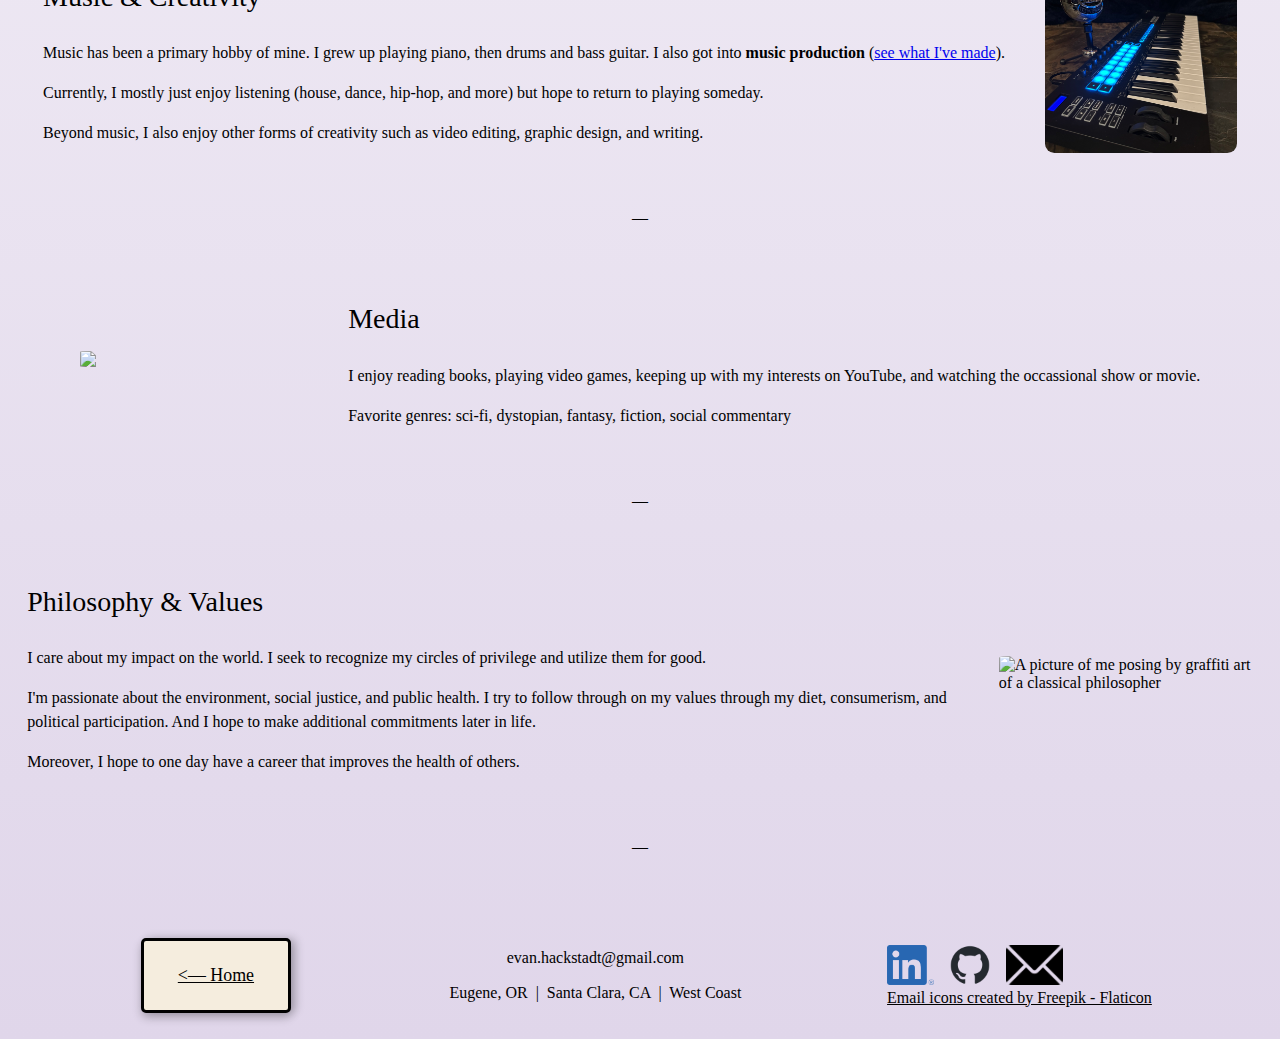
==== commit 589ece8e: "Fix about-me footer" ====
--- a/subpages/about-me.html
+++ b/subpages/about-me.html
@@ -4,7 +4,7 @@
     <meta charset="UTF-8">
     <meta name="viewport" content="width=device-width, initial-scale=1.0">
     <link rel="stylesheet" href="../style.css">
-    <title>More About Me</title>
+    <title>Evan Hackstadt - More About Me</title>
 </head>
 <body>
     <nav class="default-color-link">
@@ -18,7 +18,7 @@
     </nav>
 
     <h2 class="header-margin">More About Me</h2>
-    <h4 class="left-margin">You can often find me pondering big ideas or optimizing small details.</h4>
+    <h4 class="h-margin">You can often find me pondering big ideas or optimizing small details.</h4>
 
     <div class="flex-col margin-vp-small">
         <div class="row-item justify-sar gap-2">
@@ -76,7 +76,7 @@
                 <h3>Music & Creativity</h3>
                 <p class="spacing-1-5">
                     Music has been a primary hobby of mine. I grew up playing piano, then drums and bass guitar.
-                    I also got into <strong>music production</strong> (<a href="https://www.youtube.com/@WAV.length" target="_blank">see what I've made</a>)</p>
+                    I also got into <strong>music production</strong> (<a href="https://www.youtube.com/@WAV.length" target="_blank">see what I've made</a>).</p>
                 <p class="spacing-1-5">Currently, I mostly just enjoy listening (house, dance, hip-hop, and more) but hope to return to playing someday.</p>
                 <p class="spacing-1-5">Beyond music, I also enjoy other forms of creativity such as video editing, graphic design, and writing.</p>
             </div>
@@ -86,8 +86,7 @@
             <p>—</p>
         </div>
         <div class="row-item justify-sev gap-2">
-            <!-- <img class="img-small" src="/images/books1.jpg"> -->
-            <img class="img-small" src="/images/books2.jpg">
+            <img class="img-small" src="/images/books.jpg">
             <div>
                 <h3>Media</h3>
                 <p class="spacing-1-5">I enjoy reading books, playing video games, keeping up with my interests on YouTube, and watching the occassional show or movie.</p>
@@ -113,29 +112,20 @@
         <div class="row-item justify-ctr">
             <p>—</p>
         </div>
-        <br>
-        <div class="row-item justify-ctr text-ctr">
-            <div>
-                <h3>Contact</h3>
-                <p>evan.hackstadt@gmail.com</p>
-                <p>Eugene, OR &nbsp|&nbsp Santa Clara, CA &nbsp|&nbsp West Coast</p>
-            </div>
-        </div>
     </div>
 
-    <a href="../index.html">
-        <div class="home-box">
-            <p class="fluid"><— Home</p>
+    <footer class="flex gap-2 justify-sev align-ctr default-color-link">
+        <a href="../index.html">
+            <div class="home-box">
+                <p class="fluid"><— Home</p>
+            </div>
+        </a>
+        <div class="text-ctr">
+            <p>evan.hackstadt@gmail.com</p>
+            <p>Eugene, OR &nbsp|&nbsp Santa Clara, CA &nbsp|&nbsp West Coast</p>
         </div>
-    </a>
-
-    <footer>
-        <div class="flex justify-sbt">
-            <div>
-                <p>[Please Note: portfolio in progress]</p>
-                <a href="https://www.flaticon.com/free-icons/email" target="_blank" email icons">Email icons created by Freepik - Flaticon</a>
-            </div>
-            <div class="icon-container flex align-end margin-vp-small">
+        <div>
+            <div class="icon-container flex align-end">
                 <a href="https://www.linkedin.com/in/evan-hackstadt/" target="_blank">
                     <img class="icon" src="/images/linkedin.png" alt="LinkedIn icon">
                 </a>
@@ -146,6 +136,8 @@
                     <img class="icon" src="/images/email.png" alt="Mail icon">
                 </a>
             </div>
+            <a href="https://www.flaticon.com/free-icons/email" target="_blank" email icons">Email icons created by Freepik - Flaticon</a>
         </div>
     </footer>
+
 </body>--- a/style.css
+++ b/style.css
@@ -216,8 +216,9 @@
     margin: 7vh 0 1.5vh 3vw;
 }
 
-.left-margin {
+.h-margin {
     margin-left: 3vw;
+    margin-right: 3vw;
 }
 
 .icon {
